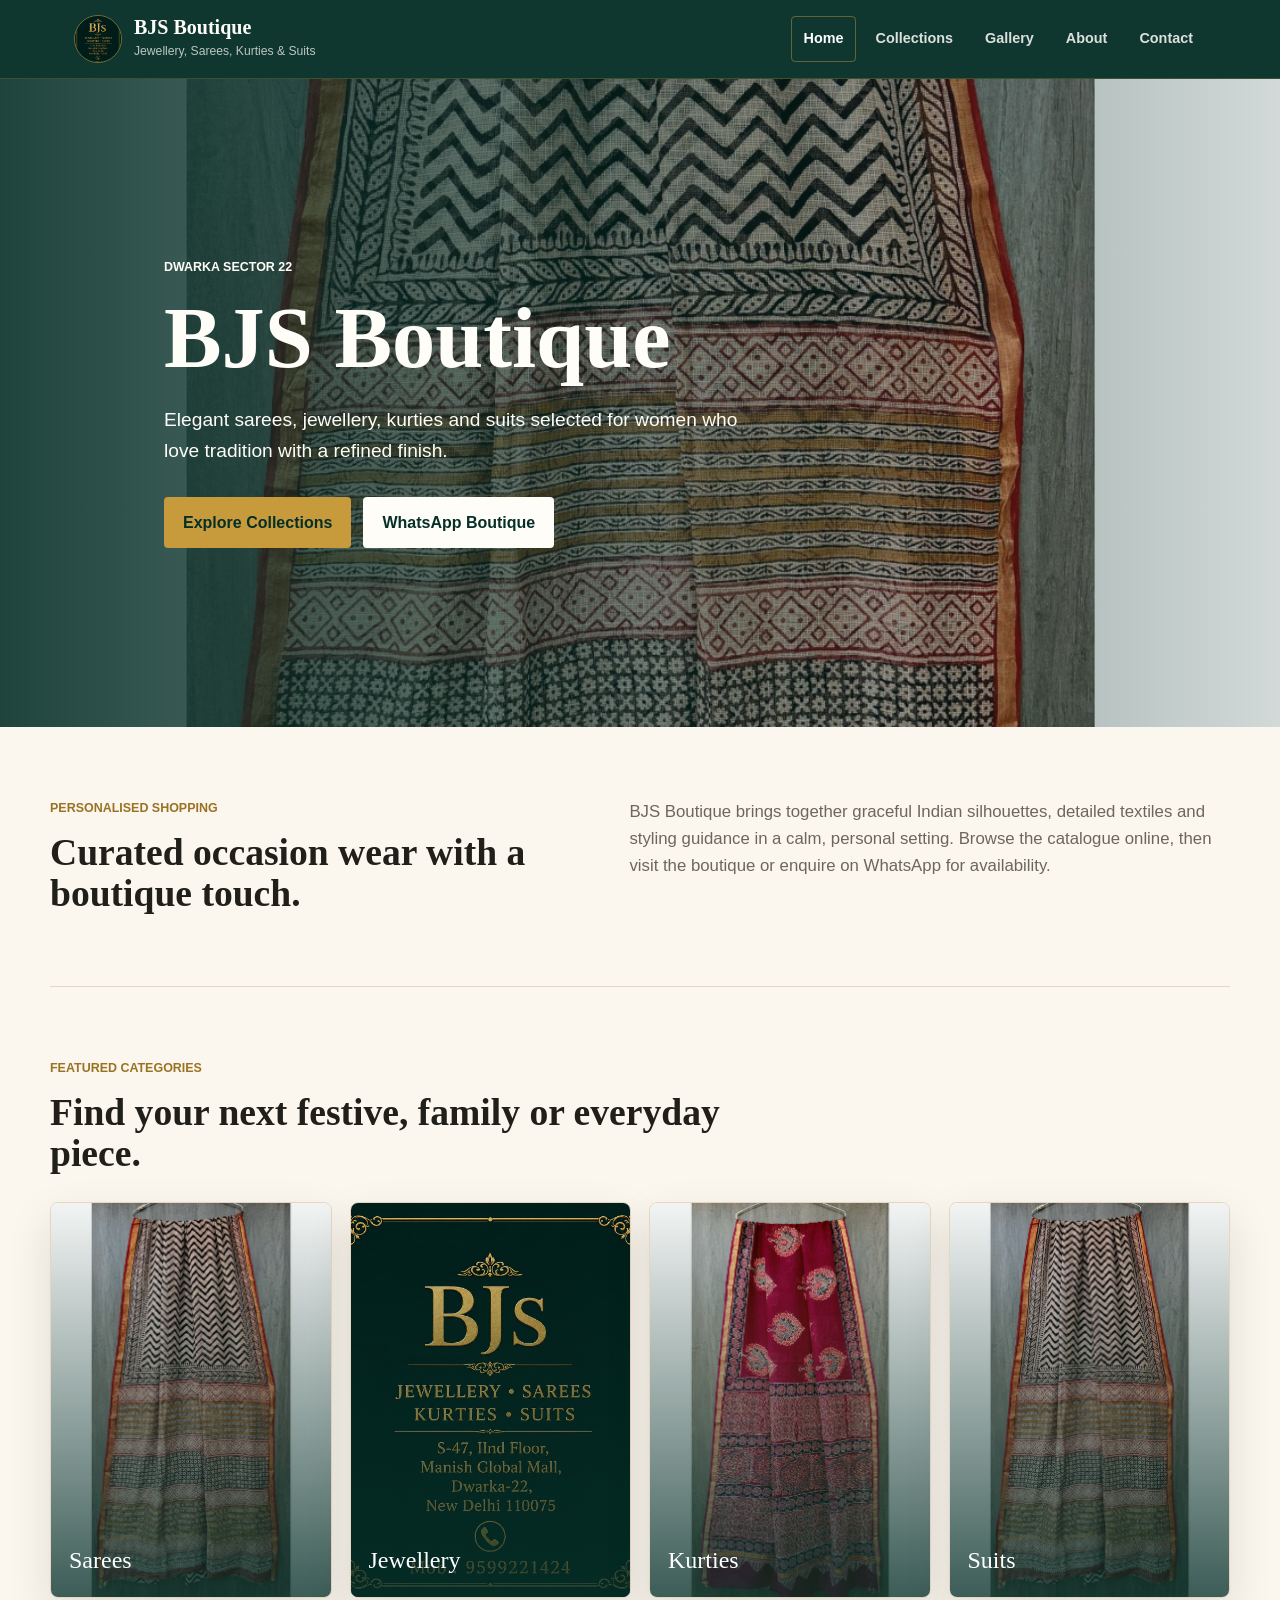
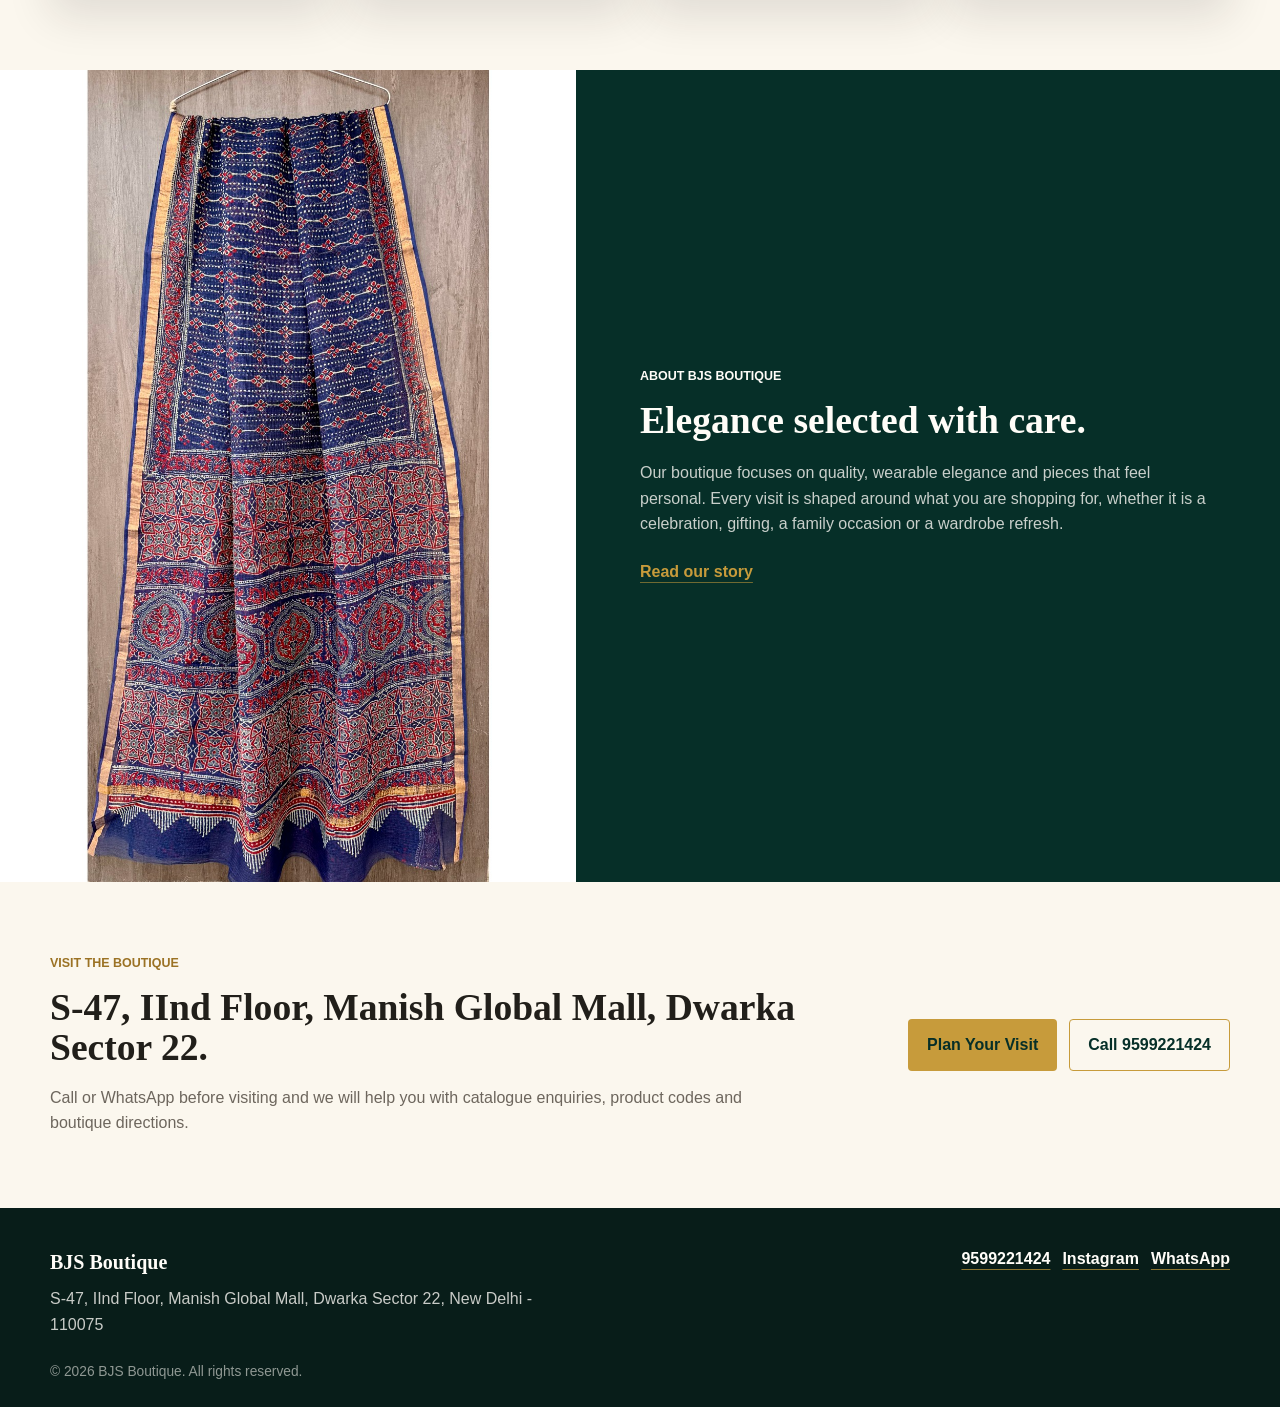
==== index.html @ b915cce6 "Initial BJS Boutique website" ====
<!doctype html>
<html lang="en">
<head>
  <meta charset="utf-8">
  <meta name="viewport" content="width=device-width, initial-scale=1">
  <meta name="description" content="BJS Boutique in Dwarka offers elegant sarees, jewellery, kurties and suits with personalised boutique shopping.">
  <title>BJS Boutique | Sarees, Jewellery, Kurties &amp; Suits in Dwarka</title>
  <link rel="stylesheet" href="css/style.css">
</head>
<body>
  <header class="site-header">
    <div class="nav-shell">
      <a class="brand" href="index.html" aria-label="BJS Boutique home">
        <img src="assets/logo.jpeg" alt="BJS Boutique logo">
        <span>
          <strong>BJS Boutique</strong>
          <small>Jewellery, Sarees, Kurties &amp; Suits</small>
        </span>
      </a>

      <button class="nav-toggle" type="button" aria-expanded="false" aria-controls="primary-nav" aria-label="Open navigation">
        <span></span>
        <span></span>
        <span></span>
      </button>

      <nav class="primary-nav" id="primary-nav" aria-label="Primary navigation">
        <a href="index.html">Home</a>
        <a href="collections.html">Collections</a>
        <a href="gallery.html">Gallery</a>
        <a href="about.html">About</a>
        <a href="contact.html">Contact</a>
      </nav>
    </div>
  </header>

  <main>
    <section class="hero">
      <div class="hero-content">
        <p class="eyebrow">Dwarka Sector 22</p>
        <h1>BJS Boutique</h1>
        <p class="hero-copy">Elegant sarees, jewellery, kurties and suits selected for women who love tradition with a refined finish.</p>
        <div class="hero-actions">
          <a class="btn btn-primary" href="collections.html">Explore Collections</a>
          <a class="btn btn-light" href="https://wa.me/919599221424?text=Hi%2C%20I%27d%20like%20to%20enquire%20about%20BJS%20Boutique." target="_blank" rel="noopener">WhatsApp Boutique</a>
        </div>
      </div>
    </section>

    <section class="intro-section section">
      <div class="section-grid section-grid-balanced">
        <div>
          <p class="eyebrow">Personalised shopping</p>
          <h2>Curated occasion wear with a boutique touch.</h2>
        </div>
        <p>BJS Boutique brings together graceful Indian silhouettes, detailed textiles and styling guidance in a calm, personal setting. Browse the catalogue online, then visit the boutique or enquire on WhatsApp for availability.</p>
      </div>
    </section>

    <section class="section">
      <div class="section-heading">
        <p class="eyebrow">Featured categories</p>
        <h2>Find your next festive, family or everyday piece.</h2>
      </div>

      <div class="category-grid">
        <a class="category-card" href="collections.html#sarees">
          <img src="assets/sarees/KD001.jpg" alt="Printed saree from BJS Boutique">
          <span>Sarees</span>
        </a>
        <a class="category-card" href="collections.html#jewellery">
          <img src="assets/logo.jpeg" alt="BJS Boutique jewellery category">
          <span>Jewellery</span>
        </a>
        <a class="category-card" href="collections.html#kurties">
          <img src="assets/sarees/KD003.jpg" alt="Textile detail for kurties collection">
          <span>Kurties</span>
        </a>
        <a class="category-card" href="collections.html#suits">
          <img src="assets/hero.jpg" alt="Textile detail for suits collection">
          <span>Suits</span>
        </a>
      </div>
    </section>

    <section class="story-band">
      <div class="story-image">
        <img src="assets/sarees/KD002.jpg" alt="Detailed saree design at BJS Boutique">
      </div>
      <div class="story-content">
        <p class="eyebrow">About BJS Boutique</p>
        <h2>Elegance selected with care.</h2>
        <p>Our boutique focuses on quality, wearable elegance and pieces that feel personal. Every visit is shaped around what you are shopping for, whether it is a celebration, gifting, a family occasion or a wardrobe refresh.</p>
        <a class="text-link" href="about.html">Read our story</a>
      </div>
    </section>

    <section class="visit-panel section">
      <div>
        <p class="eyebrow">Visit the boutique</p>
        <h2>S-47, IInd Floor, Manish Global Mall, Dwarka Sector 22.</h2>
        <p>Call or WhatsApp before visiting and we will help you with catalogue enquiries, product codes and boutique directions.</p>
      </div>
      <div class="visit-actions">
        <a class="btn btn-primary" href="contact.html">Plan Your Visit</a>
        <a class="btn btn-outline" href="tel:+919599221424">Call 9599221424</a>
      </div>
    </section>
  </main>

  <footer class="site-footer">
    <div class="footer-grid">
      <div>
        <strong>BJS Boutique</strong>
        <p>S-47, IInd Floor, Manish Global Mall, Dwarka Sector 22, New Delhi - 110075</p>
      </div>
      <div>
        <a href="tel:+919599221424">9599221424</a>
        <a href="https://www.instagram.com/bjsdwarka" target="_blank" rel="noopener">Instagram</a>
        <a href="https://wa.me/919599221424" target="_blank" rel="noopener">WhatsApp</a>
      </div>
    </div>
    <p class="copyright">&copy; <span data-year></span> BJS Boutique. All rights reserved.</p>
  </footer>

  <script src="js/script.js"></script>
</body>
</html>
---- css/style.css ----
:root {
  --emerald: #062f28;
  --emerald-soft: #0d4a3d;
  --gold: #c79b3b;
  --gold-dark: #9b7224;
  --ivory: #fbf7ee;
  --paper: #fffdf8;
  --ink: #211f1a;
  --muted: #6d665d;
  --line: #e4d7bf;
  --rose: #8f342d;
  --shadow: 0 18px 45px rgba(30, 28, 22, 0.12);
}

* {
  box-sizing: border-box;
}

html {
  scroll-behavior: smooth;
}

body {
  margin: 0;
  background: var(--ivory);
  color: var(--ink);
  font-family: Arial, Helvetica, sans-serif;
  line-height: 1.6;
}

img {
  display: block;
  max-width: 100%;
}

a {
  color: inherit;
}

h1,
h2,
h3 {
  margin: 0;
  color: var(--ink);
  font-family: Georgia, "Times New Roman", serif;
  font-weight: 600;
  line-height: 1.08;
}

h1 {
  font-size: 5.4rem;
}

h2 {
  font-size: 2.35rem;
}

h3 {
  font-size: 1.25rem;
}

p {
  margin: 0;
}

.site-header {
  position: sticky;
  top: 0;
  z-index: 20;
  background: rgba(6, 47, 40, 0.96);
  border-bottom: 1px solid rgba(199, 155, 59, 0.25);
  color: var(--paper);
}

.nav-shell {
  display: flex;
  align-items: center;
  justify-content: space-between;
  gap: 24px;
  max-width: 1180px;
  min-height: 78px;
  margin: 0 auto;
  padding: 12px 24px;
}

.brand {
  display: inline-flex;
  align-items: center;
  gap: 12px;
  min-width: 0;
  color: var(--paper);
  text-decoration: none;
}

.brand img {
  width: 48px;
  height: 48px;
  border: 1px solid rgba(199, 155, 59, 0.55);
  border-radius: 50%;
  object-fit: cover;
}

.brand strong,
.brand small {
  display: block;
}

.brand strong {
  font-family: Georgia, "Times New Roman", serif;
  font-size: 1.25rem;
  line-height: 1;
}

.brand small {
  margin-top: 5px;
  color: rgba(255, 253, 248, 0.72);
  font-size: 0.76rem;
}

.primary-nav {
  display: flex;
  align-items: center;
  gap: 6px;
}

.primary-nav a {
  border: 1px solid transparent;
  border-radius: 4px;
  color: rgba(255, 253, 248, 0.86);
  font-size: 0.9rem;
  font-weight: 700;
  letter-spacing: 0;
  padding: 10px 12px;
  text-decoration: none;
}

.primary-nav a:hover,
.primary-nav a.is-active {
  border-color: rgba(199, 155, 59, 0.45);
  color: #fff;
}

.nav-toggle {
  display: none;
  width: 44px;
  height: 44px;
  border: 1px solid rgba(199, 155, 59, 0.45);
  border-radius: 4px;
  background: transparent;
  padding: 10px;
}

.nav-toggle span {
  display: block;
  height: 2px;
  margin: 5px 0;
  background: var(--paper);
}

.hero {
  position: relative;
  display: flex;
  align-items: center;
  min-height: 72vh;
  padding: 96px 24px;
  overflow: hidden;
  background-image:
    linear-gradient(90deg, rgba(6, 47, 40, 0.9), rgba(6, 47, 40, 0.56) 48%, rgba(6, 47, 40, 0.18)),
    url("../assets/hero.jpg");
  background-position: center;
  background-size: cover;
  color: var(--paper);
}

.hero-content {
  width: min(680px, 100%);
  margin: 0 auto;
  transform: translateX(-20%);
}

.hero h1,
.hero h2,
.hero p {
  color: var(--paper);
}

.hero-copy {
  max-width: 600px;
  margin-top: 20px;
  color: rgba(255, 253, 248, 0.86);
  font-size: 1.2rem;
}

.hero-actions {
  display: flex;
  flex-wrap: wrap;
  gap: 12px;
  margin-top: 30px;
}

.btn {
  display: inline-flex;
  align-items: center;
  justify-content: center;
  min-height: 46px;
  border: 1px solid transparent;
  border-radius: 4px;
  cursor: pointer;
  font-weight: 800;
  padding: 12px 18px;
  text-decoration: none;
  transition: transform 160ms ease, background 160ms ease, border 160ms ease;
}

.btn:hover {
  transform: translateY(-1px);
}

.btn-primary {
  background: var(--gold);
  color: var(--emerald);
}

.btn-primary:hover {
  background: #ddb65a;
}

.btn-light {
  background: var(--paper);
  color: var(--emerald);
}

.btn-outline {
  border-color: var(--gold);
  color: var(--emerald);
}

.text-link {
  display: inline-flex;
  margin-top: 22px;
  color: var(--rose);
  font-weight: 800;
  text-decoration-color: rgba(143, 52, 45, 0.45);
  text-underline-offset: 5px;
}

.section,
.page-hero {
  width: min(1180px, calc(100% - 48px));
  margin: 0 auto;
}

.section {
  padding: 72px 0;
}

.page-hero {
  padding: 86px 0 46px;
}

.compact-hero {
  max-width: 860px;
  text-align: center;
}

.page-hero h1 {
  font-size: 4.2rem;
}

.page-hero p:not(.eyebrow) {
  max-width: 760px;
  margin: 18px auto 0;
  color: var(--muted);
  font-size: 1.08rem;
}

.eyebrow {
  margin-bottom: 14px;
  color: var(--gold-dark);
  font-size: 0.78rem;
  font-weight: 900;
  letter-spacing: 0;
  text-transform: uppercase;
}

.section-grid {
  display: grid;
  gap: 36px;
}

.section-grid-balanced {
  grid-template-columns: minmax(0, 0.95fr) minmax(0, 1.05fr);
  align-items: start;
}

.intro-section {
  border-bottom: 1px solid var(--line);
}

.intro-section p:not(.eyebrow) {
  color: var(--muted);
  font-size: 1.05rem;
}

.section-heading {
  max-width: 760px;
  margin-bottom: 28px;
}

.category-grid,
.product-grid,
.gallery-grid,
.value-grid {
  display: grid;
  grid-template-columns: repeat(4, minmax(0, 1fr));
  gap: 18px;
}

.category-card,
.product-card,
.empty-card,
.value-grid article,
.contact-card {
  border: 1px solid var(--line);
  border-radius: 8px;
  background: var(--paper);
  box-shadow: var(--shadow);
  overflow: hidden;
}

.category-card {
  position: relative;
  min-height: 320px;
  color: #fff;
  text-decoration: none;
}

.category-card::after {
  position: absolute;
  inset: 0;
  content: "";
  background: linear-gradient(180deg, rgba(6, 47, 40, 0.05), rgba(6, 47, 40, 0.78));
}

.category-card img {
  width: 100%;
  height: 100%;
  min-height: 320px;
  object-fit: cover;
  transition: transform 220ms ease;
}

.category-card span {
  position: absolute;
  right: 18px;
  bottom: 18px;
  left: 18px;
  z-index: 1;
  font-family: Georgia, "Times New Roman", serif;
  font-size: 1.5rem;
}

.category-card:hover img {
  transform: scale(1.03);
}

.story-band {
  display: grid;
  grid-template-columns: minmax(0, 0.9fr) minmax(0, 1.1fr);
  align-items: stretch;
  background: var(--emerald);
  color: var(--paper);
}

.story-image img {
  width: 100%;
  height: 100%;
  min-height: 520px;
  object-fit: cover;
}

.story-content {
  display: flex;
  flex-direction: column;
  justify-content: center;
  padding: 64px;
}

.story-content h2,
.story-content p {
  color: var(--paper);
}

.story-content p:not(.eyebrow) {
  max-width: 640px;
  margin-top: 18px;
  color: rgba(255, 253, 248, 0.78);
}

.story-content .text-link {
  color: var(--gold);
  text-decoration-color: rgba(199, 155, 59, 0.55);
}

.visit-panel {
  display: grid;
  grid-template-columns: minmax(0, 1fr) auto;
  align-items: center;
  gap: 28px;
}

.visit-panel p:not(.eyebrow) {
  max-width: 720px;
  margin-top: 16px;
  color: var(--muted);
}

.visit-actions {
  display: flex;
  flex-wrap: wrap;
  gap: 12px;
  justify-content: flex-end;
}

.collection-section {
  border-top: 1px solid var(--line);
}

.product-card {
  display: flex;
  min-height: 100%;
  flex-direction: column;
}

.product-card img {
  width: 100%;
  aspect-ratio: 4 / 5;
  object-fit: cover;
}

.product-card-body {
  display: flex;
  flex: 1;
  flex-direction: column;
  gap: 14px;
  padding: 16px;
}

.product-code {
  color: var(--muted);
  font-size: 0.82rem;
  font-weight: 800;
  text-transform: uppercase;
}

.product-card .btn {
  width: 100%;
  margin-top: auto;
}

.empty-card {
  grid-column: 1 / -1;
  display: grid;
  grid-template-columns: minmax(0, 1fr) auto;
  align-items: center;
  gap: 20px;
  padding: 24px;
}

.empty-card p {
  margin-top: 8px;
  color: var(--muted);
}

.gallery-grid {
  grid-template-columns: repeat(3, minmax(0, 1fr));
}

.gallery-item {
  position: relative;
  border: 0;
  border-radius: 8px;
  background: var(--paper);
  cursor: pointer;
  overflow: hidden;
  padding: 0;
  text-align: left;
}

.gallery-item img {
  width: 100%;
  aspect-ratio: 4 / 5;
  object-fit: cover;
}

.gallery-item span {
  position: absolute;
  right: 12px;
  bottom: 12px;
  border-radius: 4px;
  background: rgba(6, 47, 40, 0.88);
  color: var(--paper);
  font-weight: 800;
  padding: 7px 10px;
}

.lightbox {
  position: fixed;
  inset: 0;
  z-index: 50;
  display: flex;
  align-items: center;
  justify-content: center;
  background: rgba(5, 20, 17, 0.94);
  padding: 24px;
}

.lightbox[hidden] {
  display: none;
}

.lightbox figure {
  width: min(900px, 100%);
  margin: 0;
  color: var(--paper);
  text-align: center;
}

.lightbox img {
  width: 100%;
  max-height: 82vh;
  object-fit: contain;
}

.lightbox figcaption {
  margin-top: 12px;
  font-weight: 800;
}

.lightbox-close {
  position: absolute;
  top: 18px;
  right: 18px;
  border: 1px solid rgba(255, 253, 248, 0.36);
  border-radius: 4px;
  background: var(--paper);
  color: var(--emerald);
  cursor: pointer;
  font-weight: 900;
  padding: 10px 14px;
}

.about-story {
  margin-top: 24px;
}

.value-grid {
  grid-template-columns: repeat(3, minmax(0, 1fr));
}

.value-grid article {
  padding: 24px;
}

.value-grid p {
  margin-top: 12px;
  color: var(--muted);
}

.contact-layout {
  display: grid;
  grid-template-columns: minmax(280px, 0.85fr) minmax(360px, 1.15fr);
  gap: 24px;
  align-items: stretch;
}

.contact-stack {
  display: grid;
  gap: 16px;
}

.contact-card {
  padding: 22px;
}

.contact-card h2 {
  font-size: 1.35rem;
}

.contact-card p {
  margin-top: 10px;
  color: var(--muted);
}

.contact-card a {
  color: var(--rose);
  font-weight: 800;
}

.map-panel {
  min-height: 620px;
  border: 1px solid var(--line);
  border-radius: 8px;
  background: var(--paper);
  box-shadow: var(--shadow);
  overflow: hidden;
}

.map-panel iframe {
  width: 100%;
  height: 100%;
  border: 0;
}

.site-footer {
  background: #081d19;
  color: rgba(255, 253, 248, 0.78);
  padding: 38px 24px 24px;
}

.footer-grid {
  display: grid;
  grid-template-columns: minmax(0, 1fr) auto;
  gap: 24px;
  max-width: 1180px;
  margin: 0 auto;
}

.footer-grid strong {
  display: block;
  color: var(--paper);
  font-family: Georgia, "Times New Roman", serif;
  font-size: 1.25rem;
  margin-bottom: 8px;
}

.footer-grid p {
  max-width: 520px;
}

.footer-grid div:last-child {
  display: flex;
  flex-wrap: wrap;
  gap: 12px;
  justify-content: flex-end;
}

.footer-grid a {
  color: var(--paper);
  font-weight: 800;
  text-decoration-color: rgba(199, 155, 59, 0.7);
  text-underline-offset: 5px;
}

.copyright {
  max-width: 1180px;
  margin: 24px auto 0;
  color: rgba(255, 253, 248, 0.55);
  font-size: 0.86rem;
}

@media (max-width: 980px) {
  h1 {
    font-size: 4.4rem;
  }

  h2 {
    font-size: 2rem;
  }

  .page-hero h1 {
    font-size: 3.4rem;
  }

  .hero-content {
    margin: 0;
    transform: none;
  }

  .category-grid,
  .product-grid {
    grid-template-columns: repeat(2, minmax(0, 1fr));
  }

  .story-band,
  .section-grid-balanced,
  .visit-panel,
  .contact-layout {
    grid-template-columns: 1fr;
  }

  .story-content {
    padding: 48px 24px;
  }

  .visit-actions {
    justify-content: flex-start;
  }

  .gallery-grid,
  .value-grid {
    grid-template-columns: repeat(2, minmax(0, 1fr));
  }

  .map-panel {
    min-height: 420px;
  }
}

@media (max-width: 760px) {
  h1 {
    font-size: 3rem;
  }

  .page-hero h1 {
    font-size: 2.55rem;
  }

  .nav-shell {
    min-height: 70px;
    padding: 10px 16px;
  }

  .brand small {
    display: none;
  }

  .nav-toggle {
    display: block;
  }

  .primary-nav {
    position: absolute;
    top: 70px;
    right: 16px;
    left: 16px;
    display: none;
    flex-direction: column;
    align-items: stretch;
    border: 1px solid rgba(199, 155, 59, 0.28);
    border-radius: 8px;
    background: var(--emerald);
    padding: 8px;
    box-shadow: var(--shadow);
  }

  .primary-nav.is-open {
    display: flex;
  }

  .primary-nav a {
    padding: 12px;
  }

  .hero {
    min-height: 70vh;
    padding: 72px 18px;
    background-position: center top;
  }

  .hero-copy {
    font-size: 1rem;
  }

  .section,
  .page-hero {
    width: min(100% - 32px, 1180px);
  }

  .section {
    padding: 48px 0;
  }

  .page-hero {
    padding: 58px 0 34px;
  }

  .category-grid,
  .product-grid,
  .gallery-grid,
  .value-grid {
    grid-template-columns: 1fr;
  }

  .category-card,
  .category-card img {
    min-height: 260px;
  }

  .story-image img {
    min-height: 360px;
  }

  .empty-card {
    grid-template-columns: 1fr;
  }

  .footer-grid {
    grid-template-columns: 1fr;
  }

  .footer-grid div:last-child {
    justify-content: flex-start;
  }
}
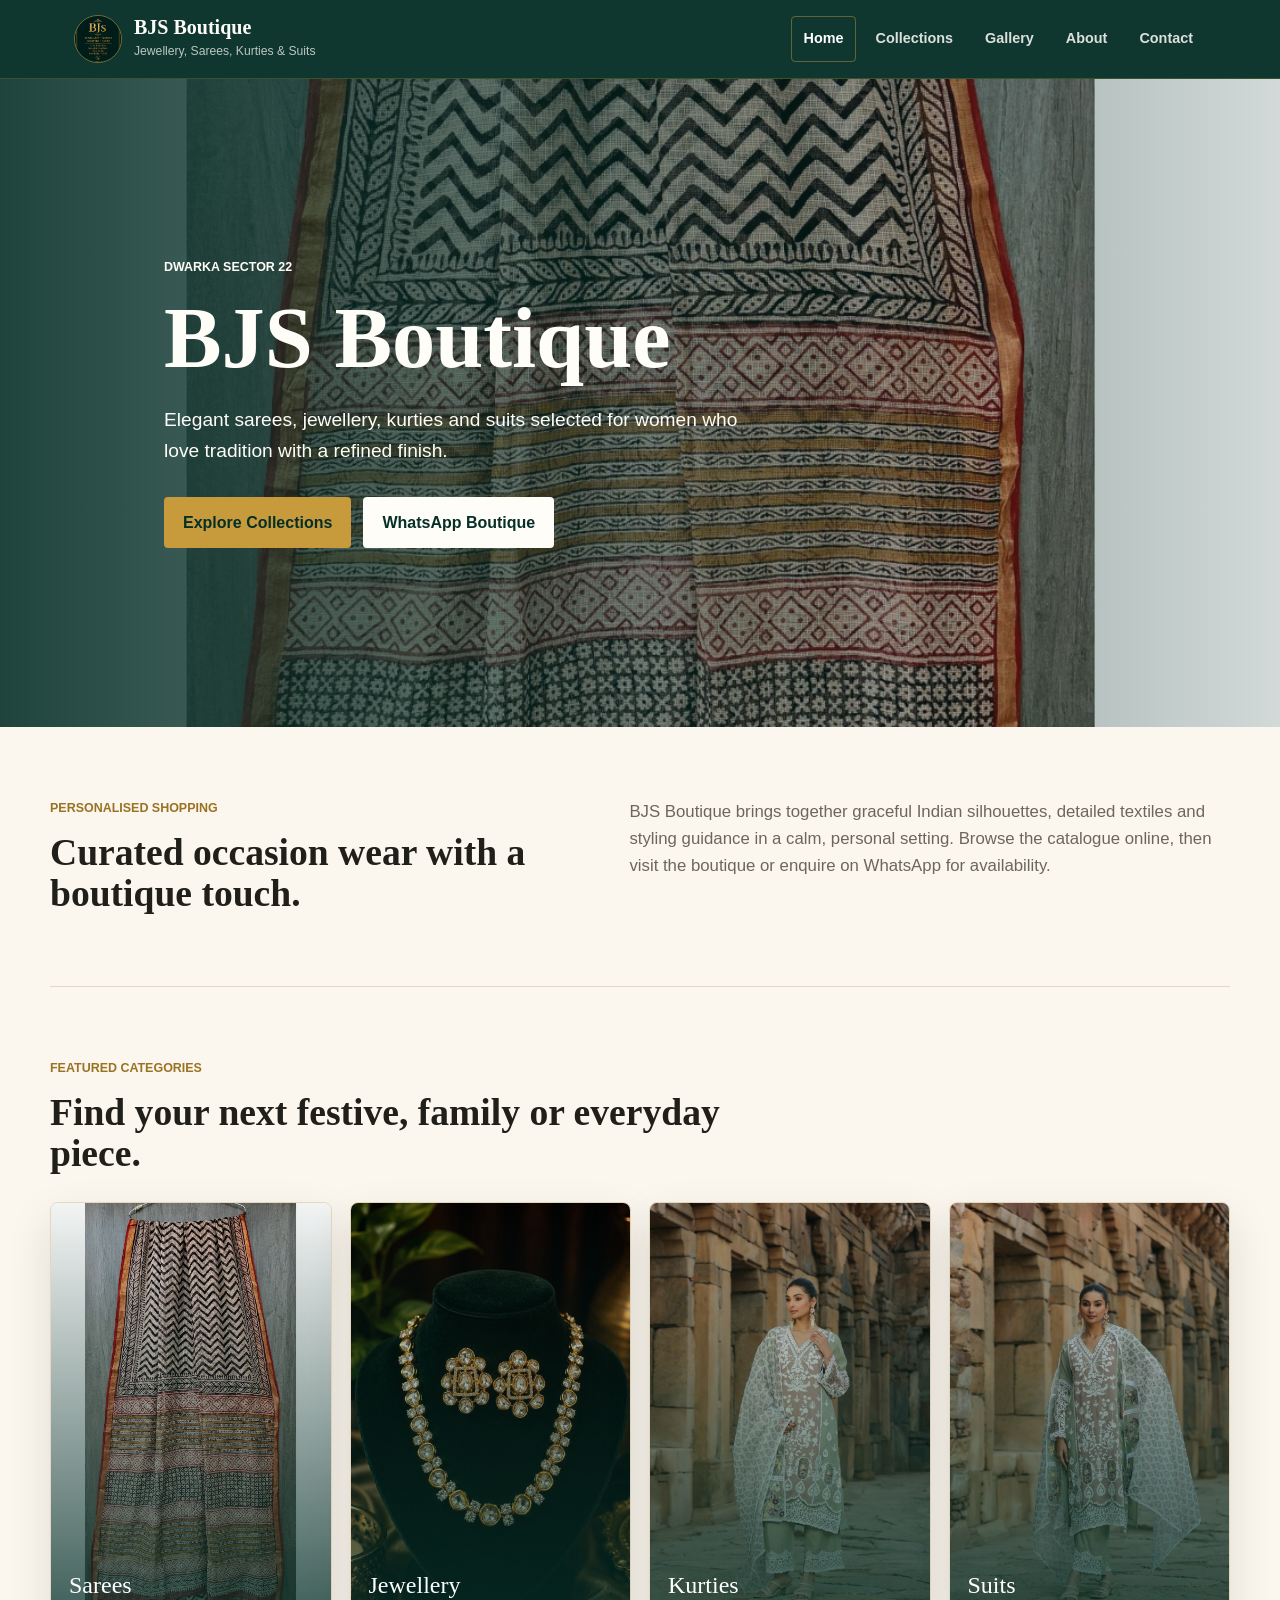
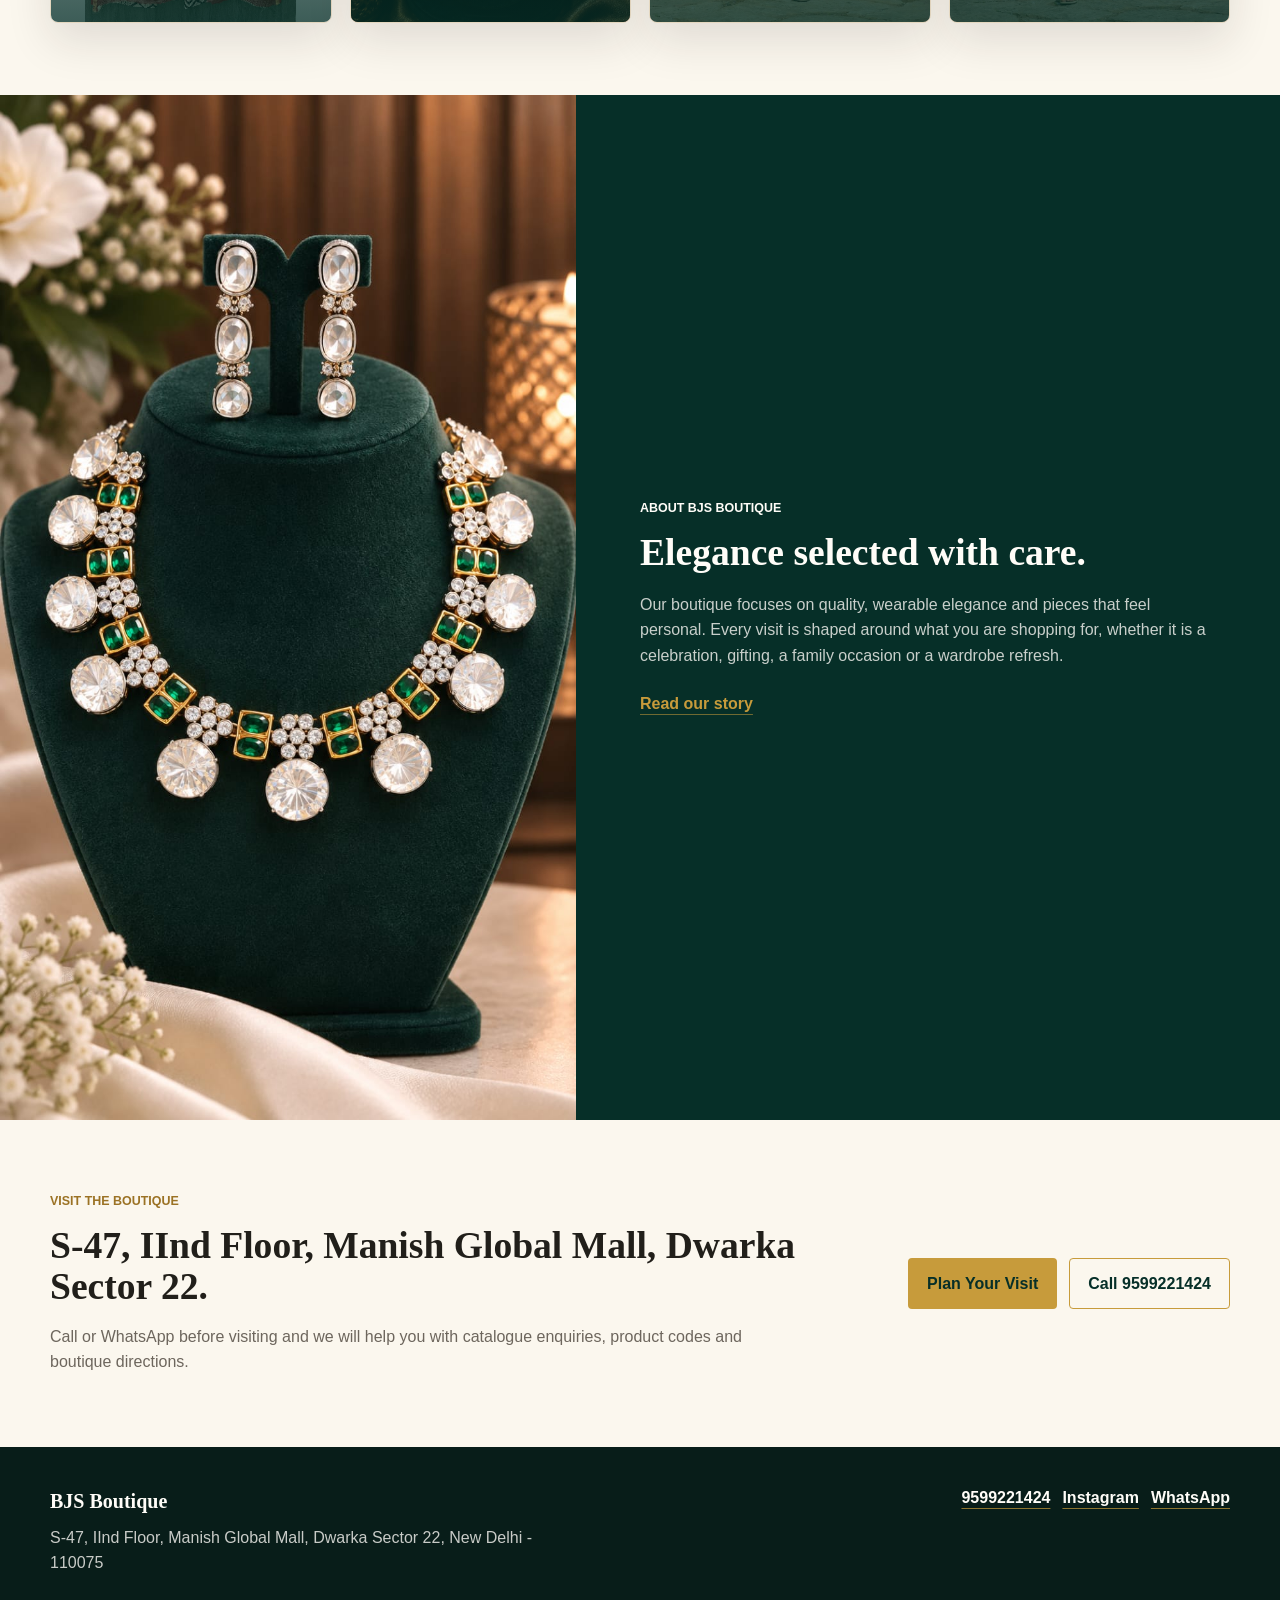
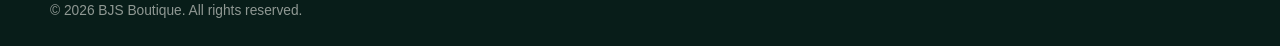
==== commit 744296ce: "Update homepage category images" ====
--- a/index.html
+++ b/index.html
@@ -1,128 +1,119 @@
-<!doctype html>
+<!DOCTYPE html>
+
 <html lang="en">
 <head>
-  <meta charset="utf-8">
-  <meta name="viewport" content="width=device-width, initial-scale=1">
-  <meta name="description" content="BJS Boutique in Dwarka offers elegant sarees, jewellery, kurties and suits with personalised boutique shopping.">
-  <title>BJS Boutique | Sarees, Jewellery, Kurties &amp; Suits in Dwarka</title>
-  <link rel="stylesheet" href="css/style.css">
+<meta charset="utf-8"/>
+<meta content="width=device-width, initial-scale=1" name="viewport"/>
+<meta content="BJS Boutique in Dwarka offers elegant sarees, jewellery, kurties and suits with personalised boutique shopping." name="description"/>
+<title>BJS Boutique | Sarees, Jewellery, Kurties &amp; Suits in Dwarka</title>
+<link href="css/style.css" rel="stylesheet"/>
 </head>
 <body>
-  <header class="site-header">
-    <div class="nav-shell">
-      <a class="brand" href="index.html" aria-label="BJS Boutique home">
-        <img src="assets/logo.jpeg" alt="BJS Boutique logo">
-        <span>
-          <strong>BJS Boutique</strong>
-          <small>Jewellery, Sarees, Kurties &amp; Suits</small>
-        </span>
-      </a>
-
-      <button class="nav-toggle" type="button" aria-expanded="false" aria-controls="primary-nav" aria-label="Open navigation">
-        <span></span>
-        <span></span>
-        <span></span>
-      </button>
-
-      <nav class="primary-nav" id="primary-nav" aria-label="Primary navigation">
-        <a href="index.html">Home</a>
-        <a href="collections.html">Collections</a>
-        <a href="gallery.html">Gallery</a>
-        <a href="about.html">About</a>
-        <a href="contact.html">Contact</a>
-      </nav>
-    </div>
-  </header>
-
-  <main>
-    <section class="hero">
-      <div class="hero-content">
-        <p class="eyebrow">Dwarka Sector 22</p>
-        <h1>BJS Boutique</h1>
-        <p class="hero-copy">Elegant sarees, jewellery, kurties and suits selected for women who love tradition with a refined finish.</p>
-        <div class="hero-actions">
-          <a class="btn btn-primary" href="collections.html">Explore Collections</a>
-          <a class="btn btn-light" href="https://wa.me/919599221424?text=Hi%2C%20I%27d%20like%20to%20enquire%20about%20BJS%20Boutique." target="_blank" rel="noopener">WhatsApp Boutique</a>
-        </div>
-      </div>
-    </section>
-
-    <section class="intro-section section">
-      <div class="section-grid section-grid-balanced">
-        <div>
-          <p class="eyebrow">Personalised shopping</p>
-          <h2>Curated occasion wear with a boutique touch.</h2>
-        </div>
-        <p>BJS Boutique brings together graceful Indian silhouettes, detailed textiles and styling guidance in a calm, personal setting. Browse the catalogue online, then visit the boutique or enquire on WhatsApp for availability.</p>
-      </div>
-    </section>
-
-    <section class="section">
-      <div class="section-heading">
-        <p class="eyebrow">Featured categories</p>
-        <h2>Find your next festive, family or everyday piece.</h2>
-      </div>
-
-      <div class="category-grid">
-        <a class="category-card" href="collections.html#sarees">
-          <img src="assets/sarees/KD001.jpg" alt="Printed saree from BJS Boutique">
-          <span>Sarees</span>
-        </a>
-        <a class="category-card" href="collections.html#jewellery">
-          <img src="assets/logo.jpeg" alt="BJS Boutique jewellery category">
-          <span>Jewellery</span>
-        </a>
-        <a class="category-card" href="collections.html#kurties">
-          <img src="assets/sarees/KD003.jpg" alt="Textile detail for kurties collection">
-          <span>Kurties</span>
-        </a>
-        <a class="category-card" href="collections.html#suits">
-          <img src="assets/hero.jpg" alt="Textile detail for suits collection">
-          <span>Suits</span>
-        </a>
-      </div>
-    </section>
-
-    <section class="story-band">
-      <div class="story-image">
-        <img src="assets/sarees/KD002.jpg" alt="Detailed saree design at BJS Boutique">
-      </div>
-      <div class="story-content">
-        <p class="eyebrow">About BJS Boutique</p>
-        <h2>Elegance selected with care.</h2>
-        <p>Our boutique focuses on quality, wearable elegance and pieces that feel personal. Every visit is shaped around what you are shopping for, whether it is a celebration, gifting, a family occasion or a wardrobe refresh.</p>
-        <a class="text-link" href="about.html">Read our story</a>
-      </div>
-    </section>
-
-    <section class="visit-panel section">
-      <div>
-        <p class="eyebrow">Visit the boutique</p>
-        <h2>S-47, IInd Floor, Manish Global Mall, Dwarka Sector 22.</h2>
-        <p>Call or WhatsApp before visiting and we will help you with catalogue enquiries, product codes and boutique directions.</p>
-      </div>
-      <div class="visit-actions">
-        <a class="btn btn-primary" href="contact.html">Plan Your Visit</a>
-        <a class="btn btn-outline" href="tel:+919599221424">Call 9599221424</a>
-      </div>
-    </section>
-  </main>
-
-  <footer class="site-footer">
-    <div class="footer-grid">
-      <div>
-        <strong>BJS Boutique</strong>
-        <p>S-47, IInd Floor, Manish Global Mall, Dwarka Sector 22, New Delhi - 110075</p>
-      </div>
-      <div>
-        <a href="tel:+919599221424">9599221424</a>
-        <a href="https://www.instagram.com/bjsdwarka" target="_blank" rel="noopener">Instagram</a>
-        <a href="https://wa.me/919599221424" target="_blank" rel="noopener">WhatsApp</a>
-      </div>
-    </div>
-    <p class="copyright">&copy; <span data-year></span> BJS Boutique. All rights reserved.</p>
-  </footer>
-
-  <script src="js/script.js"></script>
+<header class="site-header">
+<div class="nav-shell">
+<a aria-label="BJS Boutique home" class="brand" href="index.html">
+<img alt="BJS Boutique logo" src="assets/logo.jpeg"/>
+<span>
+<strong>BJS Boutique</strong>
+<small>Jewellery, Sarees, Kurties &amp; Suits</small>
+</span>
+</a>
+<button aria-controls="primary-nav" aria-expanded="false" aria-label="Open navigation" class="nav-toggle" type="button">
+<span></span>
+<span></span>
+<span></span>
+</button>
+<nav aria-label="Primary navigation" class="primary-nav" id="primary-nav">
+<a href="index.html">Home</a>
+<a href="collections.html">Collections</a>
+<a href="gallery.html">Gallery</a>
+<a href="about.html">About</a>
+<a href="contact.html">Contact</a>
+</nav>
+</div>
+</header>
+<main>
+<section class="hero">
+<div class="hero-content">
+<p class="eyebrow">Dwarka Sector 22</p>
+<h1>BJS Boutique</h1>
+<p class="hero-copy">Elegant sarees, jewellery, kurties and suits selected for women who love tradition with a refined finish.</p>
+<div class="hero-actions">
+<a class="btn btn-primary" href="collections.html">Explore Collections</a>
+<a class="btn btn-light" href="https://wa.me/919599221424?text=Hi%2C%20I%27d%20like%20to%20enquire%20about%20BJS%20Boutique." rel="noopener" target="_blank">WhatsApp Boutique</a>
+</div>
+</div>
+</section>
+<section class="intro-section section">
+<div class="section-grid section-grid-balanced">
+<div>
+<p class="eyebrow">Personalised shopping</p>
+<h2>Curated occasion wear with a boutique touch.</h2>
+</div>
+<p>BJS Boutique brings together graceful Indian silhouettes, detailed textiles and styling guidance in a calm, personal setting. Browse the catalogue online, then visit the boutique or enquire on WhatsApp for availability.</p>
+</div>
+</section>
+<section class="section">
+<div class="section-heading">
+<p class="eyebrow">Featured categories</p>
+<h2>Find your next festive, family or everyday piece.</h2>
+</div>
+<div class="category-grid">
+<a class="category-card" href="collections.html#sarees">
+<img alt="Printed saree from BJS Boutique" src="assets/sarees/KD001.jpg"/>
+<span>Sarees</span>
+</a>
+<a class="category-card" href="collections.html#jewellery">
+<img alt="BJS Boutique jewellery category" src="assets/jewellery/JW001.jpeg"/>
+<span>Jewellery</span>
+</a>
+<a class="category-card" href="collections.html#kurties">
+<img alt="Textile detail for kurties collection" src="assets/suits/ST001.jpeg"/>
+<span>Kurties</span>
+</a>
+<a class="category-card" href="collections.html#suits">
+<img alt="Textile detail for suits collection" src="assets/suits/ST002.jpeg"/>
+<span>Suits</span>
+</a>
+</div>
+</section>
+<section class="story-band">
+<div class="story-image">
+<img alt="Detailed saree design at BJS Boutique" src="assets/jewellery/JW002.jpeg"/>
+</div>
+<div class="story-content">
+<p class="eyebrow">About BJS Boutique</p>
+<h2>Elegance selected with care.</h2>
+<p>Our boutique focuses on quality, wearable elegance and pieces that feel personal. Every visit is shaped around what you are shopping for, whether it is a celebration, gifting, a family occasion or a wardrobe refresh.</p>
+<a class="text-link" href="about.html">Read our story</a>
+</div>
+</section>
+<section class="visit-panel section">
+<div>
+<p class="eyebrow">Visit the boutique</p>
+<h2>S-47, IInd Floor, Manish Global Mall, Dwarka Sector 22.</h2>
+<p>Call or WhatsApp before visiting and we will help you with catalogue enquiries, product codes and boutique directions.</p>
+</div>
+<div class="visit-actions">
+<a class="btn btn-primary" href="contact.html">Plan Your Visit</a>
+<a class="btn btn-outline" href="tel:+919599221424">Call 9599221424</a>
+</div>
+</section>
+</main>
+<footer class="site-footer">
+<div class="footer-grid">
+<div>
+<strong>BJS Boutique</strong>
+<p>S-47, IInd Floor, Manish Global Mall, Dwarka Sector 22, New Delhi - 110075</p>
+</div>
+<div>
+<a href="tel:+919599221424">9599221424</a>
+<a href="https://www.instagram.com/bjsdwarka" rel="noopener" target="_blank">Instagram</a>
+<a href="https://wa.me/919599221424" rel="noopener" target="_blank">WhatsApp</a>
+</div>
+</div>
+<p class="copyright">© <span data-year=""></span> BJS Boutique. All rights reserved.</p>
+</footer>
+<script src="js/script.js"></script>
 </body>
 </html>
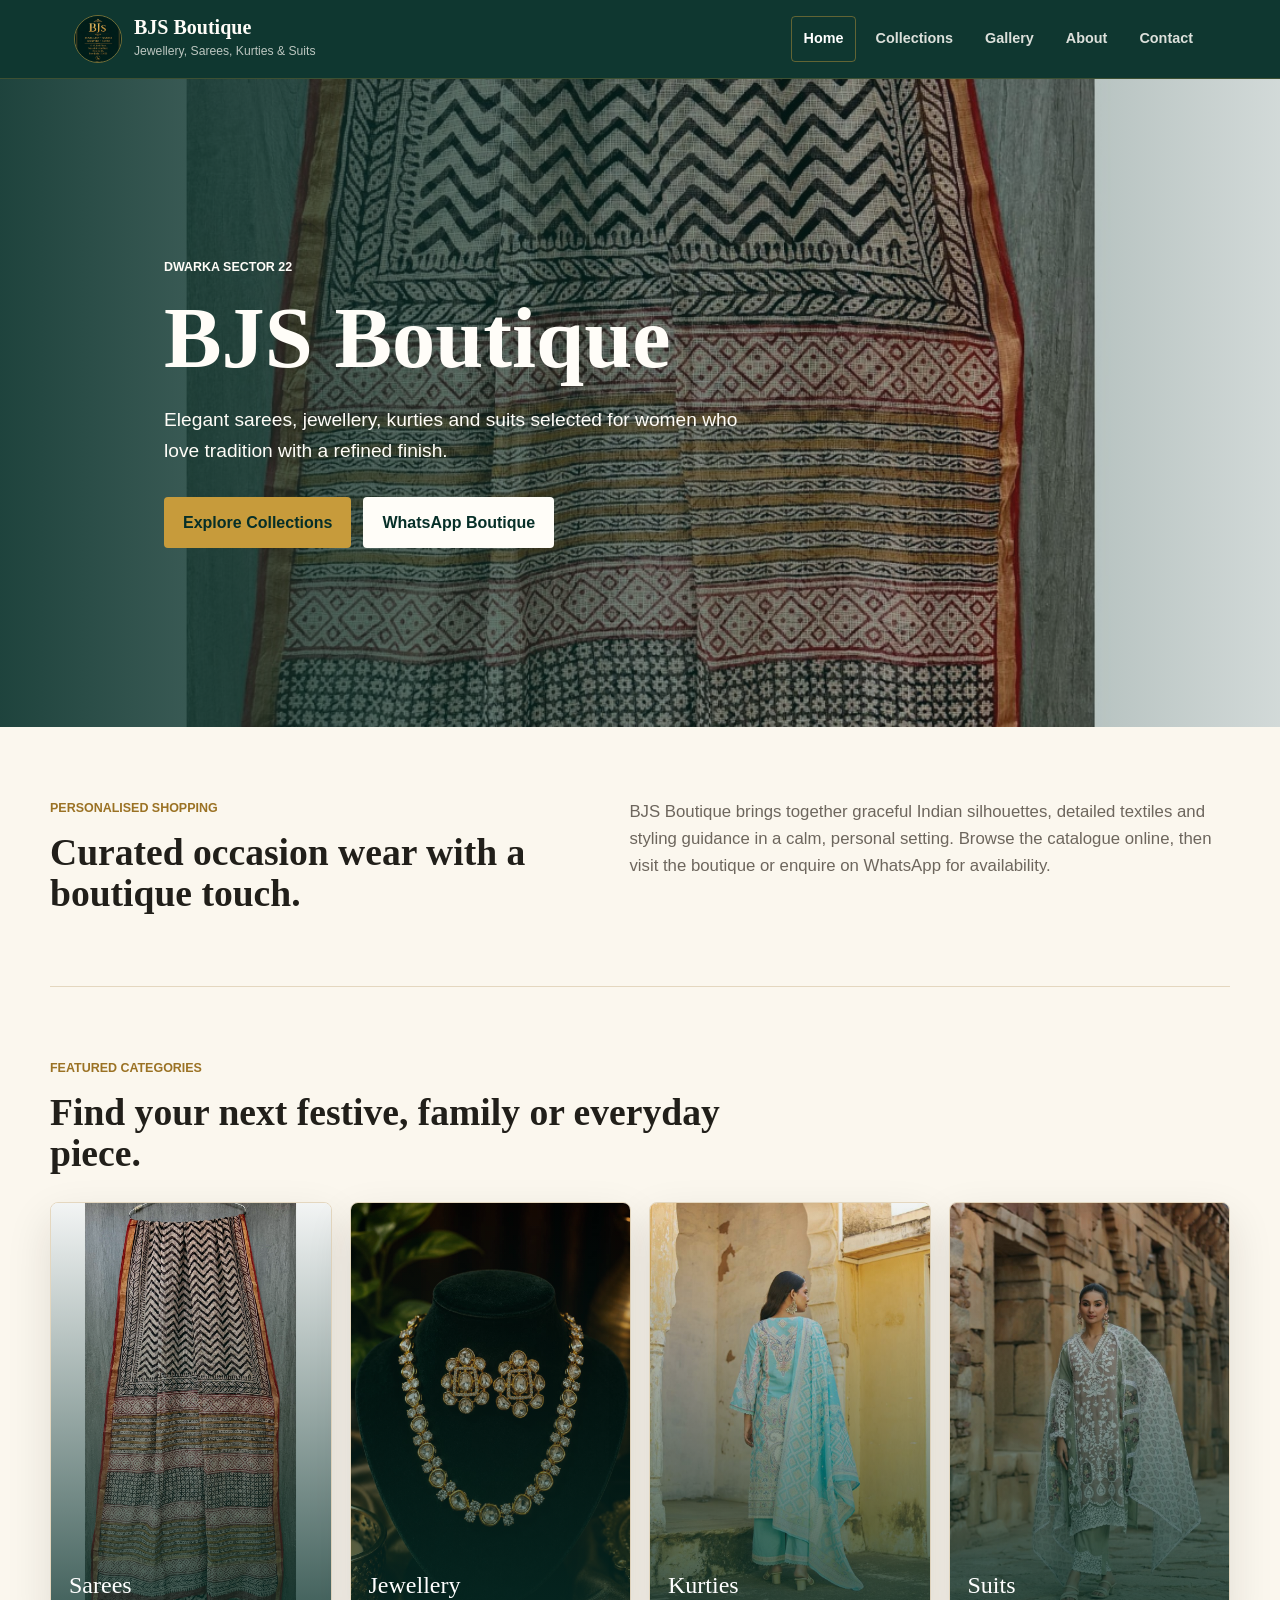
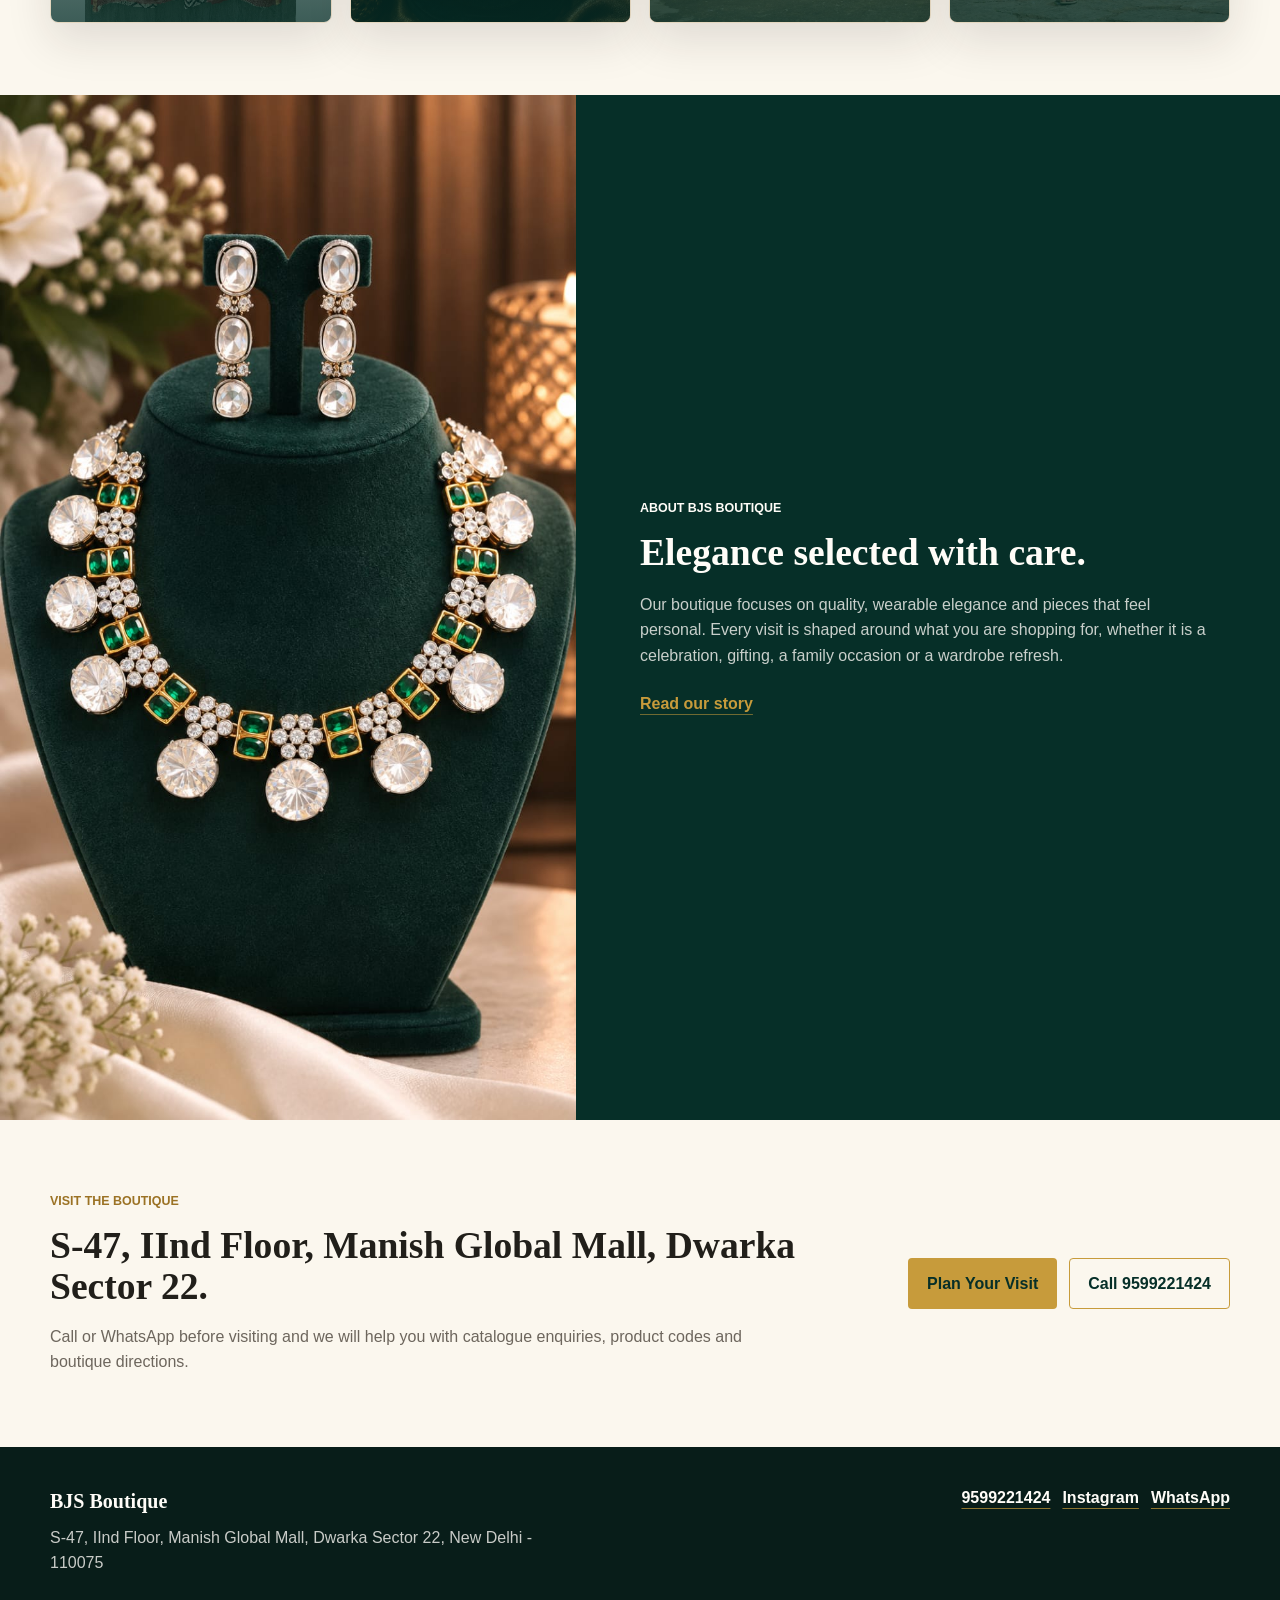
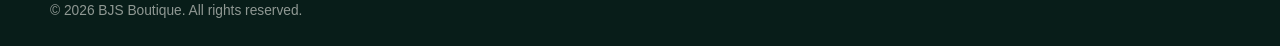
==== commit 581be464: "Made homepage configurable" ====
--- a/index.html
+++ b/index.html
@@ -33,11 +33,11 @@
 </div>
 </header>
 <main>
-<section class="hero">
+<section class="hero" id="hero-image">
 <div class="hero-content">
 <p class="eyebrow">Dwarka Sector 22</p>
-<h1>BJS Boutique</h1>
-<p class="hero-copy">Elegant sarees, jewellery, kurties and suits selected for women who love tradition with a refined finish.</p>
+<h1 id="hero-title">BJS Boutique</h1>
+<p class="hero-copy" id="hero-subtitle">Elegant sarees, jewellery, kurties and suits selected for women who love tradition with a refined finish.</p>
 <div class="hero-actions">
 <a class="btn btn-primary" href="collections.html">Explore Collections</a>
 <a class="btn btn-light" href="https://wa.me/919599221424?text=Hi%2C%20I%27d%20like%20to%20enquire%20about%20BJS%20Boutique." rel="noopener" target="_blank">WhatsApp Boutique</a>
@@ -60,31 +60,31 @@
 </div>
 <div class="category-grid">
 <a class="category-card" href="collections.html#sarees">
-<img alt="Printed saree from BJS Boutique" src="assets/sarees/KD001.jpg"/>
+<img alt="Printed saree from BJS Boutique" id="featured-sarees-image" src="assets/sarees/KD001.jpg"/>
 <span>Sarees</span>
 </a>
 <a class="category-card" href="collections.html#jewellery">
-<img alt="BJS Boutique jewellery category" src="assets/jewellery/JW001.jpeg"/>
+<img alt="BJS Boutique jewellery category" id="featured-jewellery-image" src="assets/jewellery/JW001.jpeg"/>
 <span>Jewellery</span>
 </a>
 <a class="category-card" href="collections.html#kurties">
-<img alt="Textile detail for kurties collection" src="assets/suits/ST001.jpeg"/>
+<img alt="Textile detail for kurties collection" id="featured-kurties-image" src="assets/suits/ST001.jpeg"/>
 <span>Kurties</span>
 </a>
 <a class="category-card" href="collections.html#suits">
-<img alt="Textile detail for suits collection" src="assets/suits/ST002.jpeg"/>
+<img alt="Textile detail for suits collection" id="featured-suits-image" src="assets/suits/ST002.jpeg"/>
 <span>Suits</span>
 </a>
 </div>
 </section>
 <section class="story-band">
 <div class="story-image">
-<img alt="Detailed saree design at BJS Boutique" src="assets/jewellery/JW002.jpeg"/>
+<img alt="Detailed saree design at BJS Boutique" id="story-image" src="assets/jewellery/JW002.jpeg"/>
 </div>
 <div class="story-content">
 <p class="eyebrow">About BJS Boutique</p>
-<h2>Elegance selected with care.</h2>
-<p>Our boutique focuses on quality, wearable elegance and pieces that feel personal. Every visit is shaped around what you are shopping for, whether it is a celebration, gifting, a family occasion or a wardrobe refresh.</p>
+<h2 id="story-title">Elegance selected with care.</h2>
+<p id="story-text">Our boutique focuses on quality, wearable elegance and pieces that feel personal. Every visit is shaped around what you are shopping for, whether it is a celebration, gifting, a family occasion or a wardrobe refresh.</p>
 <a class="text-link" href="about.html">Read our story</a>
 </div>
 </section>
